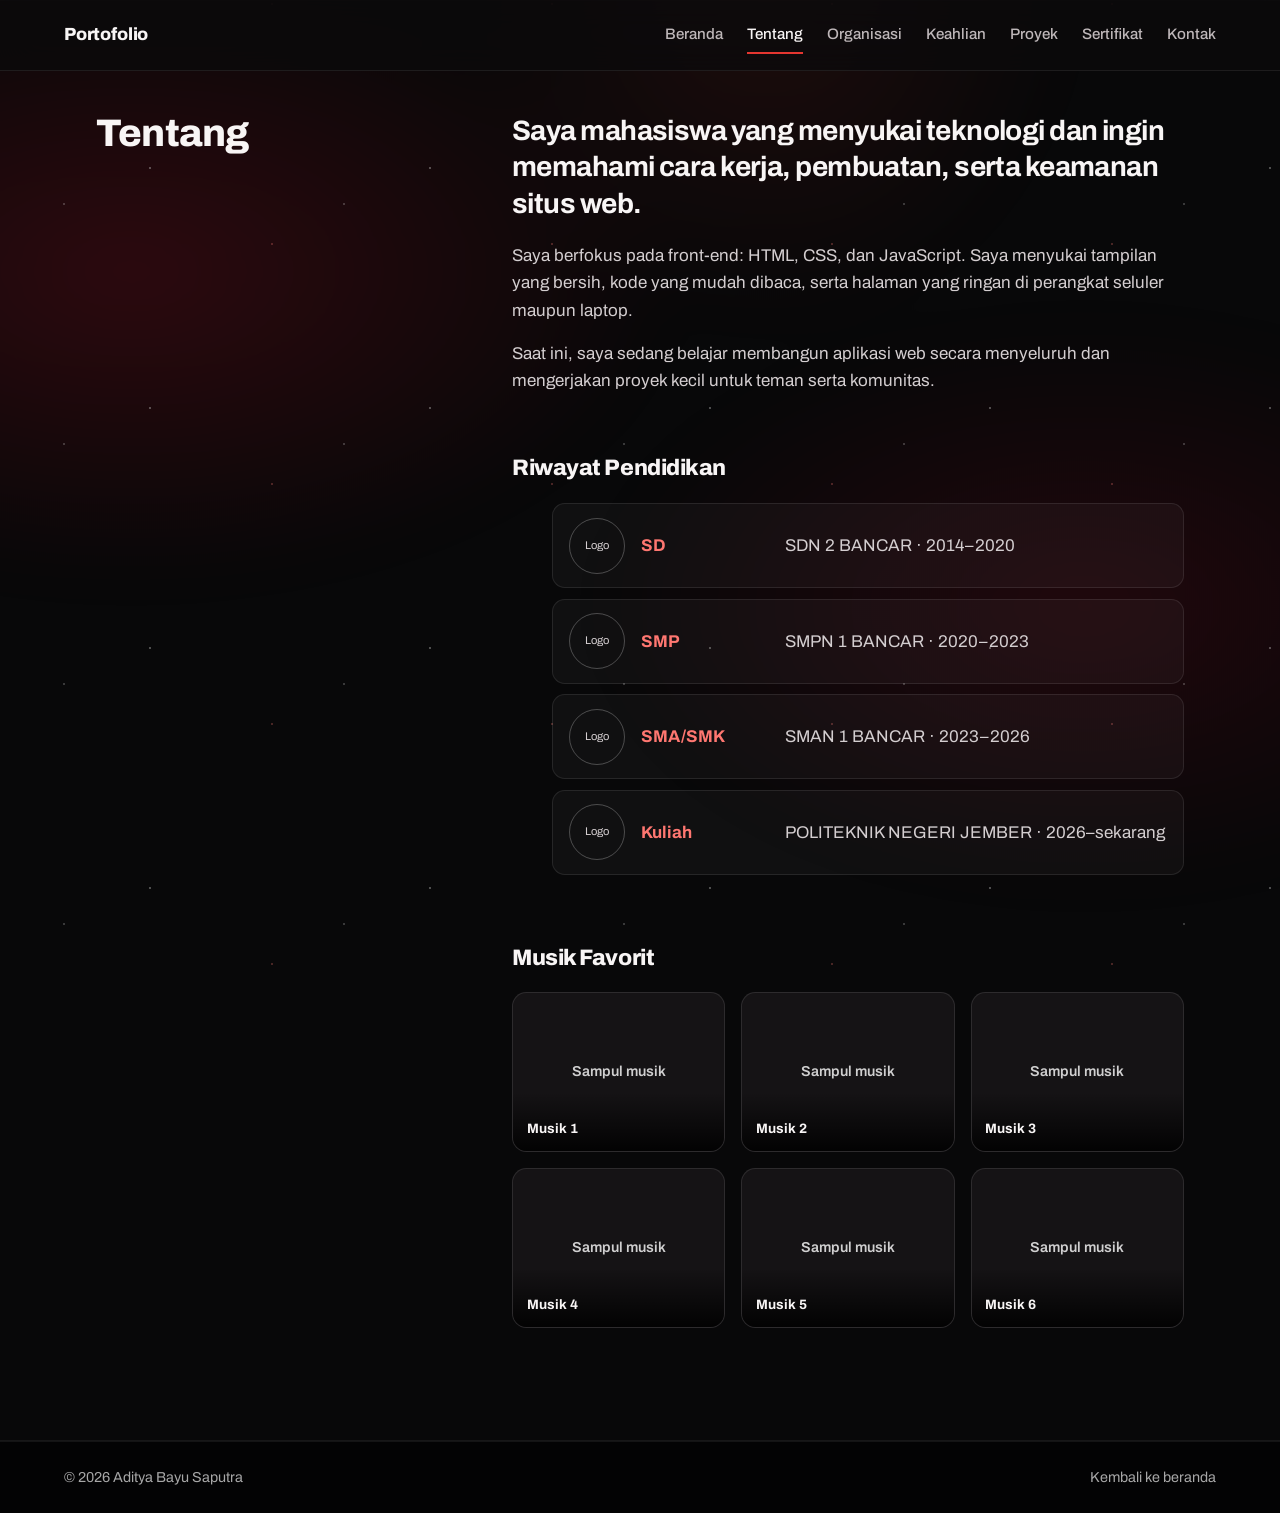
==== tentang.html @ f9fc022b "Add portfolio website Co-authored-by: Copilot <223556219+Copilot@users.noreply.github.com>" ====
<!DOCTYPE html>
<html lang="id">
<head>
  <meta charset="UTF-8">
  <meta name="viewport" content="width=device-width, initial-scale=1">
  <title>Tentang – Aditya Bayu Saputra</title>
  <meta name="description" content="Tentang, pendidikan, dan musik favorit Aditya Bayu Saputra.">
  <link rel="preconnect" href="https://fonts.googleapis.com">
  <link rel="preconnect" href="https://fonts.gstatic.com" crossorigin>
  <link href="https://fonts.googleapis.com/css2?family=Archivo:wdth,wght@62..125,400..900&display=swap" rel="stylesheet">
  <link rel="stylesheet" href="style.css">
</head>
<body>
  <header class="topbar">
    <a class="brand" href="index.html#atas">Portofolio</a>
    <nav class="nav" aria-label="Navigasi utama">
      <a href="index.html#atas">Beranda</a>
      <a href="#tentang" class="active" aria-current="page">Tentang</a>
      <a href="organisasi.html#organisasi">Organisasi</a>
      <a href="keahlian.html#keahlian">Keahlian</a>
      <a href="proyek.html#proyek">Proyek</a>
      <a href="sertifikat.html#sertifikat">Sertifikat</a>
      <a href="kontak.html#kontak">Kontak</a>
    </nav>
  </header>

  <main>
    <section class="about" id="tentang">
      <div class="wrap two-col">
        <div class="about-heading"><h2>Tentang</h2></div>
        <div class="about-body">
          <p class="lead">Saya mahasiswa yang menyukai teknologi dan ingin memahami cara kerja, pembuatan, serta keamanan situs web.</p>
          <p>Saya berfokus pada front-end: HTML, CSS, dan JavaScript. Saya menyukai tampilan yang bersih, kode yang mudah dibaca, serta halaman yang ringan di perangkat seluler maupun laptop.</p>
          <p>Saat ini, saya sedang belajar membangun aplikasi web secara menyeluruh dan mengerjakan proyek kecil untuk teman serta komunitas.</p>
          <div class="about-extra">
            <section class="about-section" aria-labelledby="pendidikan-title">
              <h3 id="pendidikan-title">Riwayat Pendidikan</h3>
              <ol class="education-list">
                <li><span class="education-logo"><img src="img/pdd1.png" alt="" onerror="this.remove()"><span>Logo</span></span><strong>SD</strong><span>SDN 2 BANCAR · 2014–2020</span></li>
                <li><span class="education-logo"><img src="img/pdd2.png" alt="" onerror="this.remove()"><span>Logo</span></span><strong>SMP</strong><span>SMPN 1 BANCAR · 2020–2023</span></li>
                <li><span class="education-logo"><img src="img/pdd3.png" alt="" onerror="this.remove()"><span>Logo</span></span><strong>SMA/SMK</strong><span>SMAN 1 BANCAR · 2023–2026</span></li>
                <li><span class="education-logo"><img src="img/pdd4.png" alt="" onerror="this.remove()"><span>Logo</span></span><strong>Kuliah</strong><span>POLITEKNIK NEGERI JEMBER · 2026–sekarang</span></li>
              </ol>
            </section>
            <section class="about-section" aria-labelledby="musik-title">
              <h3 id="musik-title">Musik Favorit</h3>
              <ul class="image-gallery music-gallery">
                <li><figure class="gallery-card"><img src="img/msk1.png" alt="Sampul musik 1" onerror="this.remove()"><figcaption>Musik 1</figcaption><span class="gallery-fallback" aria-hidden="true">Sampul musik</span></figure></li>
                <li><figure class="gallery-card"><img src="img/msk2.png" alt="Sampul musik 2" onerror="this.remove()"><figcaption>Musik 2</figcaption><span class="gallery-fallback" aria-hidden="true">Sampul musik</span></figure></li>
                <li><figure class="gallery-card"><img src="img/msk3.png" alt="Sampul musik 3" onerror="this.remove()"><figcaption>Musik 3</figcaption><span class="gallery-fallback" aria-hidden="true">Sampul musik</span></figure></li>
                <li><figure class="gallery-card"><img src="img/msk4.png" alt="Sampul musik 4" onerror="this.remove()"><figcaption>Musik 4</figcaption><span class="gallery-fallback" aria-hidden="true">Sampul musik</span></figure></li>
                <li><figure class="gallery-card"><img src="img/msk5.png" alt="Sampul musik 5" onerror="this.remove()"><figcaption>Musik 5</figcaption><span class="gallery-fallback" aria-hidden="true">Sampul musik</span></figure></li>
                <li><figure class="gallery-card"><img src="img/msk6.png" alt="Sampul musik 6" onerror="this.remove()"><figcaption>Musik 6</figcaption><span class="gallery-fallback" aria-hidden="true">Sampul musik</span></figure></li>
              </ul>
            </section>
          </div>
        </div>
      </div>
    </section>
  </main>

  <footer class="footer"><p>&copy; <span id="tahun">2026</span> Aditya Bayu Saputra</p><a href="index.html#atas">Kembali ke beranda</a></footer>
  <script src="script.js"></script>
</body>
</html>
---- style.css ----
/* ===== Warna: hitam, merah, putih ===== */
:root {
  --black: #0b0a0c;
  --white: #f8f5f5;
  --red: #e43630;
  --red-dark: #bd2924;
  --red-light: #ff7771;
  --grey: #beb7b9;
  --surface: #151315;
  --surface-raised: #1d191b;
  --font: "Archivo", "Helvetica Neue", Arial, sans-serif;
  --pad: clamp(1.25rem, 5vw, 4rem);
}

*, *::before, *::after { box-sizing: border-box; }

html { scroll-behavior: smooth; scroll-padding-top: 4.5rem; }

body {
  isolation: isolate;
  margin: 0;
  font-family: var(--font);
  font-size: 1.0625rem;
  line-height: 1.6;
  color: var(--white);
  background: #030304;
  -webkit-font-smoothing: antialiased;
}

body::before, body::after {
  content: "";
  position: fixed;
  inset: -12%;
  z-index: -1;
  pointer-events: none;
}
body::before {
  background:
    radial-gradient(ellipse at 18% 34%, rgba(190, 12, 32, 0.2), transparent 30%),
    radial-gradient(ellipse at 78% 64%, rgba(130, 4, 24, 0.2), transparent 28%),
    radial-gradient(ellipse at 58% 8%, rgba(228, 54, 48, 0.1), transparent 24%);
  filter: blur(28px);
  animation: cosmic-nebula 28s ease-in-out infinite alternate;
}
body::after {
  background-image:
    radial-gradient(1px 1px at 24px 36px, rgba(255, 255, 255, 0.7) 98%, transparent),
    radial-gradient(1px 1px at 146px 112px, rgba(255, 119, 113, 0.65) 98%, transparent),
    radial-gradient(1.5px 1.5px at 218px 72px, rgba(255, 255, 255, 0.5) 98%, transparent);
  background-size: 280px 240px;
  opacity: 0.4;
  animation: cosmic-stars 55s linear infinite;
}
@keyframes cosmic-nebula {
  from { transform: translate3d(-1.5%, -1%, 0) scale(1); }
  to { transform: translate3d(1.5%, 1%, 0) scale(1.06); }
}
@keyframes cosmic-stars {
  to { transform: translate3d(-2%, 1.5%, 0); }
}

a { color: inherit; text-decoration: none; }
ul, dl, dd { margin: 0; padding: 0; list-style: none; }

:focus-visible { outline: 3px solid var(--red); outline-offset: 3px; }
a:hover, a:focus-visible, a:active { text-shadow: 0 0 8px rgba(255, 72, 65, 0.8); }

.wrap { max-width: 76rem; margin: 0 auto; padding: 0 var(--pad); }

h2 {
  margin: 0;
  font-size: clamp(1.6rem, 3.6vw, 2.4rem);
  font-weight: 800;
  line-height: 1.05;
  letter-spacing: -0.02em;
}

/* ===== Topbar ===== */
.topbar {
  position: fixed;
  inset: 0 0 auto 0;
  z-index: 10;
  display: flex;
  align-items: center;
  justify-content: space-between;
  gap: 2rem;
  padding: 1rem var(--pad);
  background: rgba(11, 10, 12, 0.82);
  backdrop-filter: blur(16px);
  -webkit-backdrop-filter: blur(16px);
  border-bottom: 1px solid rgba(255, 255, 255, 0.08);
}
.brand { font-weight: 800; font-size: 1.1rem; letter-spacing: -0.01em; }
.nav { display: flex; flex-wrap: wrap; gap: 1.5rem; }
.nav a, .nav-link { color: var(--grey); font-weight: 500; font-size: 0.95rem; padding: 0.35rem 0; border-bottom: 2px solid transparent; transition: color .2s, border-color .2s; }
.nav a:hover, .nav a.active, .nav-link:hover { color: var(--white); border-color: var(--red); }

/* ===== Animasi konten saat terlihat ===== */
.reveal-on-scroll { opacity: 0; transform: translateY(1.25rem); transition: opacity .65s ease, transform .65s cubic-bezier(.2,.8,.2,1); }
.reveal-on-scroll.is-visible { opacity: 1; transform: none; }
.image-gallery > li:nth-child(2).reveal-on-scroll, .project-list > li:nth-child(2).reveal-on-scroll { transition-delay: .08s; }
.image-gallery > li:nth-child(3).reveal-on-scroll, .project-list > li:nth-child(3).reveal-on-scroll { transition-delay: .16s; }
.image-gallery > li:nth-child(4).reveal-on-scroll, .project-list > li:nth-child(4).reveal-on-scroll { transition-delay: .24s; }
body { overflow-x: hidden; }
main { animation: page-swipe-in .75s cubic-bezier(.22,.61,.36,1) both; }
@keyframes page-swipe-in {
  from { opacity: .75; transform: translateX(1.5rem); }
  to { opacity: 1; transform: translateX(0); }
}

/* ===== Hero ===== */
.hero {
  position: relative;
  isolation: isolate;
  min-height: 100svh;
  display: grid;
  grid-template-columns: 1.4fr 1fr;
  gap: clamp(1.5rem, 4vw, 4rem);
  align-items: center;
  padding: 8rem var(--pad) 5rem;
  max-width: 84rem;
  margin: 0 auto;
}
.hero::before {
  content: "";
  position: absolute;
  z-index: -1;
  top: 12%;
  right: 3%;
  width: min(42vw, 34rem);
  aspect-ratio: 1;
  border-radius: 50%;
  background: radial-gradient(circle, rgba(228, 54, 48, 0.2), transparent 68%);
  pointer-events: none;
}

.name {
  margin: 0 0 1.5rem;
  font-size: clamp(3rem, 8vw, 7rem);
  font-weight: 900;
  font-stretch: 112%;
  line-height: 0.92;
  letter-spacing: -0.04em;
}
.name .line { display: block; overflow: hidden; padding-bottom: 0.06em; }
.name .line > span { display: block; transform: translateY(105%); }
.loaded .name .line > span { transform: none; transition: transform .9s cubic-bezier(.2,.8,.2,1); }
.loaded .name .line:nth-child(2) > span { transition-delay: .12s; color: var(--red); }

.role { max-width: 30rem; margin: 0 0 2rem; font-size: clamp(1.05rem, 1.8vw, 1.2rem); color: #d9d2d3; }
.typing-caret { display: inline-block; width: 2px; height: 1em; margin-left: 0.15rem; vertical-align: -0.12em; background: var(--red-light); animation: typing-caret-blink .8s steps(2, start) infinite; }
@keyframes typing-caret-blink { to { visibility: hidden; } }

.actions { display: flex; flex-wrap: wrap; gap: 0.75rem; }
.btn {
  display: inline-block;
  padding: 0.85rem 1.6rem;
  font-weight: 700;
  border: 2px solid var(--red);
  border-radius: 0.5rem;
  transition: background .2s, color .2s, border-color .2s, transform .2s, box-shadow .2s;
}
.btn-red { background: var(--red); color: var(--white); }
.btn-red:hover { background: var(--red-dark); border-color: var(--red-dark); box-shadow: 0 8px 24px rgba(228, 54, 48, 0.24); transform: translateY(-2px); }
.btn-line { color: var(--white); border-color: rgba(255, 255, 255, 0.5); }
.btn-line:hover { background: var(--white); border-color: var(--white); color: var(--black); transform: translateY(-2px); }
.btn:active { background: linear-gradient(135deg, var(--red-light), var(--red-dark)); border-color: var(--red-light); color: var(--white); box-shadow: 0 4px 18px rgba(228, 54, 48, 0.4); transform: scale(0.96); }

/* foto */
.photo {
  position: relative;
  margin: 0;
  width: 100%;
  max-width: 25rem;
  justify-self: end;
  aspect-ratio: 1;
  border-radius: 50%;
  background: linear-gradient(145deg, var(--red-light), var(--red-dark));
  box-shadow: 0 0 0 1px rgba(255, 255, 255, 0.14), 0 24px 80px rgba(228, 54, 48, 0.2);
  overflow: hidden;
}
.photo img { position: absolute; inset: 0; width: 100%; height: 100%; object-fit: cover; filter: grayscale(0.35) contrast(1.05); }
.photo-fallback {
  position: absolute; inset: 0;
  display: grid; place-items: center;
  font-size: clamp(3.5rem, 9vw, 6rem);
  font-weight: 900; letter-spacing: -0.06em;
  color: var(--black);
}
.photo img + .photo-fallback { display: none; }

/* ===== Tentang (putih) ===== */
.about { padding: clamp(4rem, 9vw, 7rem) 0; background: rgba(255, 255, 255, 0.025); border-block: 1px solid rgba(255, 255, 255, 0.06); }
.two-col { display: grid; grid-template-columns: 1fr 2fr; gap: 2.5rem 5rem; align-items: start; }
.lead { max-width: 42rem; margin: 0 0 1.25rem; font-size: clamp(1.25rem, 2.5vw, 1.75rem); font-weight: 700; line-height: 1.3; letter-spacing: -0.02em; }
.about-body p:not(.lead) { margin: 0 0 1rem; max-width: 42rem; color: #d4ced0; }
.about-heading { display: flex; flex-direction: column; align-items: flex-start; gap: 1rem; }
.about-extra { display: grid; gap: 3rem; margin-top: 3.5rem; }
.about-section h3 { margin: 0 0 1rem; font-size: 1.4rem; font-weight: 800; letter-spacing: -0.02em; }
.education-list { display: grid; gap: 0.65rem; }
.education-list li { display: grid; grid-template-columns: 3.5rem 8rem 1fr; gap: 1rem; align-items: center; padding: 0.85rem 1rem; border: 1px solid rgba(255, 255, 255, 0.09); border-radius: 0.8rem; background: rgba(255, 255, 255, 0.035); transition: border-color .2s, background .2s; }
.education-list li:hover { border-color: rgba(255, 119, 113, 0.45); background: rgba(255, 255, 255, 0.06); }
.education-list strong { color: var(--red-light); }
.education-list span { color: #d4ced0; }
.education-logo { position: relative; display: grid; place-items: center; width: 3.5rem; height: 3.5rem; border: 1px solid rgba(255, 255, 255, 0.25); border-radius: 50%; color: #cfcfcf; font-size: 0.7rem; overflow: hidden; }
.education-logo img { position: absolute; inset: 0; width: 100%; height: 100%; object-fit: contain; background: #fff; }
.education-logo img + span { display: none; }
.image-gallery { display: grid; grid-template-columns: repeat(3, minmax(0, 1fr)); gap: 1rem; }
.gallery-card { position: relative; margin: 0; aspect-ratio: 4 / 3; overflow: hidden; border: 1px solid rgba(255, 255, 255, 0.1); border-radius: 0.9rem; background: linear-gradient(135deg, #260400, #8a0400); transition: transform .25s, box-shadow .25s; }
.gallery-card:hover { transform: translateY(-4px); box-shadow: 0 14px 30px rgba(0, 0, 0, 0.28), 0 0 20px rgba(228, 54, 48, 0.45); }
.gallery-card img { position: absolute; inset: 0; width: 100%; height: 100%; object-fit: cover; }
.music-gallery .gallery-card { aspect-ratio: 4 / 3; background: var(--surface); }
.music-gallery .gallery-card img { object-fit: contain; }
.gallery-card figcaption { position: absolute; inset: auto 0 0; z-index: 1; padding: 1.75rem 0.85rem 0.75rem; background: linear-gradient(transparent, rgba(0, 0, 0, 0.88)); font-size: 0.85rem; font-weight: 700; line-height: 1.35; }
.organization-gallery .gallery-card { display: flex; flex-direction: column; aspect-ratio: auto; }
.organization-gallery .gallery-card img { position: relative; inset: auto; flex: none; width: 100%; height: auto; aspect-ratio: 4 / 3; }
.organization-gallery .gallery-card figcaption { position: static; padding: 0.85rem; background: var(--surface-raised); }
.gallery-fallback { position: absolute; inset: 0; display: grid; place-items: center; padding: 1rem; color: rgba(255, 255, 255, 0.8); font-size: 0.9rem; font-weight: 600; }
.gallery-card img ~ .gallery-fallback { display: none; }
/* ===== Sertifikat ===== */
.certificates { padding: clamp(4rem, 9vw, 7rem) 0; }
.certificate-title { margin-bottom: 0.75rem; }
.certificate-intro { margin: 0 0 2rem; color: #e6e6e6; }
.certificate-list { display: grid; grid-template-columns: minmax(0, 1fr); gap: 1.25rem; max-width: 48rem; }
.certificate-card { position: relative; min-height: 18rem; margin: 0; overflow: hidden; border: 1px solid rgba(255, 255, 255, 0.12); border-radius: 1rem; background: var(--surface); box-shadow: 0 16px 40px rgba(0, 0, 0, 0.18); transition: border-color .25s, box-shadow .25s; }
.certificate-card:hover { border-color: var(--red-light); box-shadow: 0 16px 40px rgba(0, 0, 0, 0.18), 0 0 22px rgba(228, 54, 48, 0.4); }
.certificate-card img { display: block; width: min(100%, 22rem); height: auto; margin: 0 auto; }
.certificate-fallback { position: absolute; inset: 0; display: grid; place-items: center; padding: 1.5rem; color: #cfcfcf; text-align: center; }
.certificate-card img + .certificate-fallback { display: none; }

/* ===== Keahlian ===== */
.skills { padding: clamp(4rem, 9vw, 7rem) 0; }
.skill-list { border-top: 1px solid rgba(255, 255, 255, 0.1); }
.skill-list > div { display: grid; grid-template-columns: 12rem 1fr; gap: 1rem; padding: 1.4rem 1rem; border-bottom: 1px solid rgba(255, 255, 255, 0.1); transition: background .2s; }
.skill-list > div:hover { background: rgba(255, 255, 255, 0.035); }
.skill-list dt { font-weight: 700; color: var(--red-light); }
.skill-list dd { font-size: clamp(1.2rem, 2.4vw, 1.6rem); font-weight: 600; line-height: 1.3; }

/* ===== Proyek (kartu berjajar menyamping) ===== */
.projects { padding: 0 0 clamp(4rem, 9vw, 7rem); }
.projects h2 { margin-bottom: 2.5rem; }
.project-list {
  display: grid;
  grid-auto-flow: column;
  grid-auto-columns: minmax(16rem, 1fr);
  gap: 1.25rem;
  overflow-x: auto;
  scroll-snap-type: x mandatory;
  padding-bottom: 1rem;
}
.project-list li { scroll-snap-align: start; }
.project {
  display: flex;
  flex-direction: column;
  height: 100%;
  overflow: hidden;
  border: 1px solid rgba(255, 255, 255, 0.1);
  border-radius: 1rem;
  background: var(--surface);
  transition: border-color .25s, background .25s, transform .25s, box-shadow .25s;
}
.p-img { position: relative; display: block; aspect-ratio: 4 / 3; background: rgba(0, 0, 0, 0.5); overflow: hidden; }
.p-img-coming-soon { display: grid; place-items: center; background: #101011; }
.p-img-coming-soon > span { color: var(--red-light); font-size: clamp(1.1rem, 2.4vw, 1.5rem); font-weight: 800; letter-spacing: 0.08em; }
.p-img img { position: absolute; inset: 0; width: 100%; height: 100%; object-fit: cover; }
.photo img, .education-logo img, .gallery-card img, .p-img img, .certificate-card img { transition: filter .25s ease; }
.photo:hover img, .photo img:hover { filter: grayscale(0.35) contrast(1.05) brightness(1.25) drop-shadow(0 0 14px rgba(255, 55, 50, 0.8)); }
.education-list li:hover .education-logo img, .education-logo img:hover,
.gallery-card:hover img, .gallery-card img:hover,
.p-img:hover img, .p-img img:hover,
.certificate-card:hover img, .certificate-card img:hover { filter: brightness(1.3) drop-shadow(0 0 14px rgba(255, 55, 50, 0.8)); }
.p-img-fallback { position: absolute; inset: 0; display: grid; place-items: center; color: #cfcfcf; font-weight: 600; font-size: 0.95rem; }
.p-img img + .p-img-fallback { display: none; }
.p-main { display: block; flex: 1; padding: 1.1rem 1.1rem 0.75rem; }
.p-main strong { display: block; font-size: clamp(1.1rem, 1.6vw, 1.3rem); font-weight: 800; line-height: 1.2; letter-spacing: -0.01em; }
.p-main em { display: block; margin-top: 0.4rem; font-style: normal; font-size: 0.95rem; color: #cfcfcf; }
.p-meta { display: flex; justify-content: space-between; gap: 0.5rem; padding: 0 1.1rem 1.1rem; font-size: 0.9rem; color: #cfcfcf; }
.project:hover, .project:focus-visible, .project:active { border-color: rgba(255, 119, 113, 0.85); background: var(--surface-raised); transform: translateY(-4px); box-shadow: 0 16px 32px rgba(0, 0, 0, 0.26), 0 0 22px rgba(228, 54, 48, 0.4); }
.project:hover .p-main strong { color: var(--red-light); }

/* ===== Kontak (merah) ===== */
.contact { color: var(--white); padding: clamp(3rem, 7vw, 5rem) 0 clamp(4.5rem, 10vw, 8rem); }
.contact .wrap { position: relative; isolation: isolate; overflow: hidden; padding: clamp(2rem, 6vw, 4.5rem); border: 1px solid rgba(255, 119, 113, 0.3); border-radius: 1.5rem; background: radial-gradient(ellipse at 86% 45%, rgba(196, 24, 29, 0.5), transparent 34%), linear-gradient(125deg, #050506 8%, #16090b 48%, #741714 100%); box-shadow: 0 24px 70px rgba(0, 0, 0, 0.38), 0 0 34px rgba(190, 12, 32, 0.18); }
.contact .wrap > :not(.contact-decoration) { position: relative; z-index: 1; }
.contact-decoration { position: absolute; z-index: 0; top: 50%; right: clamp(1.5rem, 5vw, 4rem); width: clamp(7rem, 19vw, 12rem); color: rgba(255, 119, 113, 0.78); opacity: 0.38; transform: translateY(-50%); filter: drop-shadow(0 0 18px rgba(255, 45, 50, 0.8)); pointer-events: none; }
.contact-decoration svg { display: block; width: 100%; height: auto; animation: contact-icon-float 6s ease-in-out infinite alternate; }
@keyframes contact-icon-float { to { transform: translateY(-10px) rotate(5deg); } }
.contact-title { font-size: clamp(2rem, 5.5vw, 3.75rem); font-weight: 900; letter-spacing: -0.03em; line-height: 1.02; max-width: 16ch; }
.mail {
  display: inline-flex;
  align-items: center;
  gap: 0.7rem;
  margin: 2rem 0 1.5rem;
  font-size: clamp(1.3rem, 3.5vw, 2rem);
  font-weight: 700;
  border-bottom: 2px solid rgba(255, 255, 255, 0.65);
  transition: color .2s;
}
.mail:hover { color: #ffd1cf; }
.socials { display: flex; flex-wrap: wrap; gap: 0.75rem 2rem; }
.socials a { display: inline-flex; align-items: center; gap: 0.55rem; padding: 0.65rem 0.9rem; border: 1px solid rgba(255, 255, 255, 0.18); border-radius: 999px; background: rgba(0, 0, 0, 0.24); font-weight: 600; color: #f8dedd; transition: color .2s, border-color .2s, background .2s, box-shadow .2s; }
.socials a:hover { color: var(--white); border-color: var(--red-light); background: rgba(228, 54, 48, 0.16); box-shadow: 0 0 18px rgba(228, 54, 48, 0.28); }
.contact-link-icon { flex: none; width: 1.2rem; height: 1.2rem; fill: none; stroke: currentColor; stroke-width: 1.7; stroke-linecap: round; stroke-linejoin: round; transition: transform .2s, filter .2s; }
.mail:hover .contact-link-icon, .socials a:hover .contact-link-icon { transform: scale(1.12); filter: drop-shadow(0 0 6px rgba(255, 70, 65, 0.95)); }

/* ===== Footer ===== */
.footer { display: flex; justify-content: space-between; gap: 1rem; padding: 1.5rem var(--pad); color: rgba(255, 255, 255, 0.65); font-size: 0.9rem; border-top: 1px solid rgba(255, 255, 255, 0.07); }
.footer p { margin: 0; }
.footer a:hover { color: var(--white); }

/* ===== HP / layar kecil ===== */
@media (max-width: 820px) {
  .hero { grid-template-columns: 1fr; align-items: start; padding-top: 7rem; min-height: auto; }
  .hero::before { top: 30%; right: 0; width: min(75vw, 30rem); }
  .photo { max-width: 16rem; justify-self: start; margin-left: 9px; }
  .two-col { grid-template-columns: 1fr; }
  .education-list li { grid-template-columns: 3.5rem 1fr; gap: 0.25rem 1rem; }
  .education-logo { grid-row: span 2; }
  .image-gallery { grid-template-columns: repeat(2, minmax(0, 1fr)); }
  .skill-list > div { grid-template-columns: 1fr; gap: 0.25rem; }
  .project-list { grid-auto-columns: 80%; }
  .nav { gap: 1rem; }
  .nav a { font-size: 0.85rem; }
  .brand { display: none; }
  .topbar { justify-content: center; }
}

@media (max-width: 480px) {
  .topbar { padding: 0.65rem 0.8rem; }
  .nav { width: 100%; justify-content: center; gap: 0.3rem 0.8rem; }
  .nav a { font-size: 0.76rem; }
  .hero { padding-bottom: 3.5rem; }
  .name { font-size: clamp(2.8rem, 14vw, 4.25rem); }
  .image-gallery { grid-template-columns: 1fr; }
  .certificate-list { grid-template-columns: 1fr; }
  .education-list li { padding: 0.8rem; }
  .contact .wrap { border-radius: 1rem; }
  .contact-decoration { top: 2rem; right: 1rem; width: 5.5rem; opacity: 0.22; transform: none; }
  .footer { flex-direction: column; }
}

@media (prefers-reduced-motion: reduce) {
  html { scroll-behavior: auto; }
  .name .line > span { transform: none; }
  .reveal-on-scroll { opacity: 1; transform: none; }
  main { animation: none; }
  body::before, body::after { animation: none; }
  .contact-decoration svg { animation: none; }
  .typing-caret { display: none; }
  * { transition: none !important; }
}
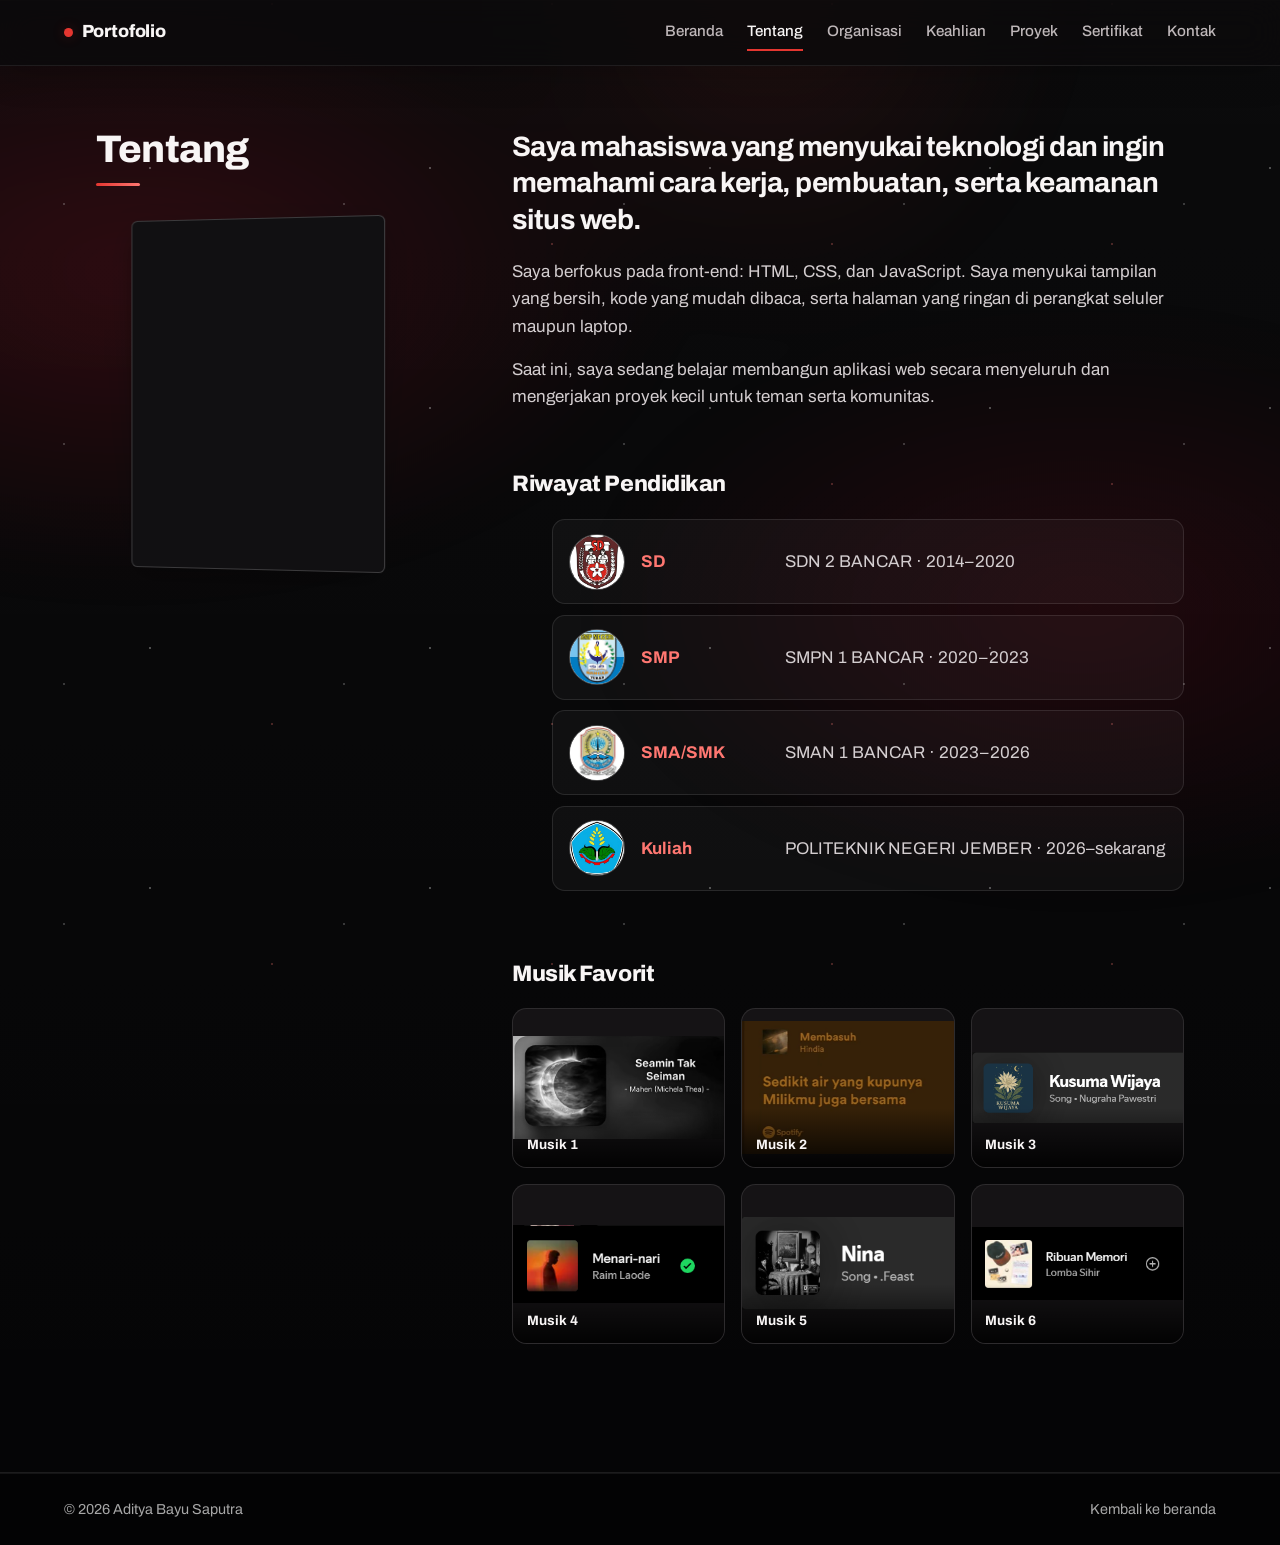
==== commit 97a9947d: "Deploy updated portfolio and CV" ====
--- a/tentang.html
+++ b/tentang.html
@@ -27,7 +27,21 @@
   <main>
     <section class="about" id="tentang">
       <div class="wrap two-col">
-        <div class="about-heading"><h2>Tentang</h2></div>
+        <div class="about-heading">
+          <h2>Tentang</h2>
+          <div class="about-hanger">
+            <div class="about-flip-card" data-tilt-card tabindex="0" role="button" aria-pressed="false" aria-label="Kartu foto 3D Aditya Bayu Saputra. Arahkan kursor atau sentuh untuk melihat foto lainnya. Tekan Enter atau Spasi untuk mengganti foto.">
+              <div class="about-card-face about-card-front">
+                <img class="about-card-photo-dark" src="img/acc2.jpeg" alt="Foto bermain gitar di tepi pantai" onerror="this.remove()">
+                <img class="about-card-photo-light" src="img/acc2.jpeg" alt="" aria-hidden="true" onerror="this.remove()">
+              </div>
+              <figure class="about-card-face about-card-back">
+                <img class="about-card-photo-dark" src="img/acc4.jpeg" alt="Foto seseorang di puncak gunung" onerror="this.remove()">
+                <img class="about-card-photo-light" src="img/acc4.jpeg" alt="" aria-hidden="true" onerror="this.remove()">
+              </figure>
+            </div>
+          </div>
+        </div>
         <div class="about-body">
           <p class="lead">Saya mahasiswa yang menyukai teknologi dan ingin memahami cara kerja, pembuatan, serta keamanan situs web.</p>
           <p>Saya berfokus pada front-end: HTML, CSS, dan JavaScript. Saya menyukai tampilan yang bersih, kode yang mudah dibaca, serta halaman yang ringan di perangkat seluler maupun laptop.</p>
--- a/style.css
+++ b/style.css
@@ -8,6 +8,8 @@
   --grey: #beb7b9;
   --surface: #151315;
   --surface-raised: #1d191b;
+  --line: rgba(255, 255, 255, 0.1);
+  --red-glow: rgba(228, 54, 48, 0.24);
   --font: "Archivo", "Helvetica Neue", Arial, sans-serif;
   --pad: clamp(1.25rem, 5vw, 4rem);
 }
@@ -27,6 +29,8 @@
   -webkit-font-smoothing: antialiased;
 }
 
+::selection { color: var(--white); background: var(--red-dark); }
+
 body::before, body::after {
   content: "";
   position: fixed;
@@ -62,6 +66,25 @@
 a { color: inherit; text-decoration: none; }
 ul, dl, dd { margin: 0; padding: 0; list-style: none; }
 
+.cosmic-cursor-dot { position: fixed; top: 0; left: 0; z-index: 20; width: var(--trail-size); aspect-ratio: 1; border-radius: 50%; opacity: 0; background: radial-gradient(circle, #fff 0%, #ff7771 24%, rgba(228, 54, 48, .7) 52%, transparent 76%); filter: drop-shadow(0 0 7px rgba(255, 54, 48, .85)); pointer-events: none; will-change: transform; transition: opacity .2s ease; }
+.cosmic-cursor-dot.is-visible { opacity: var(--trail-opacity); }
+.firework-rocket, .firework-spark, .firework-flash { position: fixed; z-index: 19; pointer-events: none; }
+.firework-rocket { top: calc(100vh - 9px); left: calc(var(--firework-x) - 2px); width: 4px; height: 18px; border-radius: 50%; background: linear-gradient(to top, transparent, #fff, var(--red-light)); filter: drop-shadow(0 0 8px var(--red-light)); animation: firework-rocket-rise .56s cubic-bezier(.2,.7,.3,1) forwards; }
+.firework-flash { top: calc(var(--firework-y) - 40px); left: calc(var(--firework-x) - 40px); width: 80px; height: 80px; border-radius: 50%; background: radial-gradient(circle, #fff 0%, rgba(255, 209, 102, 0.9) 12%, rgba(255, 119, 113, 0.5) 38%, transparent 72%); opacity: 0; animation: firework-flash .5s ease-out .52s forwards; }
+.firework-spark { top: calc(var(--firework-y) - 3px); left: calc(var(--firework-x) - 3px); width: 6px; height: 6px; border-radius: 50%; background: var(--firework-color); box-shadow: 0 0 12px var(--firework-color), 0 0 22px var(--firework-color); opacity: 0; animation: firework-burst .9s ease-out .52s forwards; }
+@keyframes firework-rocket-rise {
+  to { transform: translateY(var(--firework-rise)); opacity: 0; }
+}
+@keyframes firework-flash {
+  0% { opacity: 0; transform: scale(.15); }
+  20% { opacity: 1; transform: scale(1); }
+  100% { opacity: 0; transform: scale(1.6); }
+}
+@keyframes firework-burst {
+  0% { opacity: 1; transform: translate(0, 0) scale(.8); }
+  100% { opacity: 0; transform: translate(var(--burst-x), var(--burst-y)) scale(.1); }
+}
+
 :focus-visible { outline: 3px solid var(--red); outline-offset: 3px; }
 a:hover, a:focus-visible, a:active { text-shadow: 0 0 8px rgba(255, 72, 65, 0.8); }
 
@@ -73,6 +96,15 @@
   font-weight: 800;
   line-height: 1.05;
   letter-spacing: -0.02em;
+}
+h2::after {
+  display: block;
+  width: 2.75rem;
+  height: 3px;
+  margin-top: 0.85rem;
+  border-radius: 999px;
+  background: linear-gradient(90deg, var(--red), var(--red-light));
+  content: "";
 }
 
 /* ===== Topbar ===== */
@@ -84,28 +116,32 @@
   align-items: center;
   justify-content: space-between;
   gap: 2rem;
-  padding: 1rem var(--pad);
+  padding: 0.85rem var(--pad);
   background: rgba(11, 10, 12, 0.82);
   backdrop-filter: blur(16px);
   -webkit-backdrop-filter: blur(16px);
   border-bottom: 1px solid rgba(255, 255, 255, 0.08);
-}
-.brand { font-weight: 800; font-size: 1.1rem; letter-spacing: -0.01em; }
-.nav { display: flex; flex-wrap: wrap; gap: 1.5rem; }
-.nav a, .nav-link { color: var(--grey); font-weight: 500; font-size: 0.95rem; padding: 0.35rem 0; border-bottom: 2px solid transparent; transition: color .2s, border-color .2s; }
+  box-shadow: 0 0.75rem 2rem rgba(0, 0, 0, 0.16);
+}
+.brand { font-weight: 800; font-size: 1.1rem; letter-spacing: -0.01em; white-space: nowrap; }
+.brand::before { display: inline-block; width: 0.55rem; height: 0.55rem; margin-right: 0.55rem; border-radius: 50%; background: var(--red); box-shadow: 0 0 0.8rem var(--red-glow); content: ""; }
+.nav { display: flex; flex-wrap: wrap; gap: 1.5rem; scrollbar-width: thin; scrollbar-color: rgba(255, 255, 255, 0.28) transparent; }
+.nav::-webkit-scrollbar { height: 4px; }
+.nav::-webkit-scrollbar-track { background: transparent; }
+.nav::-webkit-scrollbar-thumb { border-radius: 999px; background: rgba(255, 255, 255, 0.28); }
+.nav a, .nav-link { color: var(--grey); font-weight: 500; font-size: 0.95rem; padding: 0.35rem 0; border-bottom: 2px solid transparent; transition: color .2s, border-color .2s, text-shadow .2s; }
 .nav a:hover, .nav a.active, .nav-link:hover { color: var(--white); border-color: var(--red); }
 
 /* ===== Animasi konten saat terlihat ===== */
-.reveal-on-scroll { opacity: 0; transform: translateY(1.25rem); transition: opacity .65s ease, transform .65s cubic-bezier(.2,.8,.2,1); }
+.reveal-on-scroll { opacity: 0; transform: translate3d(0, .75rem, 0); transition: opacity 1.1s cubic-bezier(.22,1,.36,1), transform 1.1s cubic-bezier(.22,1,.36,1); }
 .reveal-on-scroll.is-visible { opacity: 1; transform: none; }
-.image-gallery > li:nth-child(2).reveal-on-scroll, .project-list > li:nth-child(2).reveal-on-scroll { transition-delay: .08s; }
-.image-gallery > li:nth-child(3).reveal-on-scroll, .project-list > li:nth-child(3).reveal-on-scroll { transition-delay: .16s; }
-.image-gallery > li:nth-child(4).reveal-on-scroll, .project-list > li:nth-child(4).reveal-on-scroll { transition-delay: .24s; }
+.reveal-on-scroll.reveal-image { transform: translate3d(0, .5rem, 0) scale(.985); }
+.reveal-on-scroll.reveal-image.is-visible { transform: none; }
 body { overflow-x: hidden; }
-main { animation: page-swipe-in .75s cubic-bezier(.22,.61,.36,1) both; }
-@keyframes page-swipe-in {
-  from { opacity: .75; transform: translateX(1.5rem); }
-  to { opacity: 1; transform: translateX(0); }
+main { animation: page-rise-in 1.5s cubic-bezier(.22,1,.36,1) both; }
+@keyframes page-rise-in {
+  from { opacity: .8; transform: translate3d(0, .9rem, 0); }
+  to { opacity: 1; transform: translate3d(0, 0, 0); }
 }
 
 /* ===== Hero ===== */
@@ -121,6 +157,7 @@
   max-width: 84rem;
   margin: 0 auto;
 }
+.hero-text { min-width: 0; }
 .hero::before {
   content: "";
   position: absolute;
@@ -136,7 +173,7 @@
 
 .name {
   margin: 0 0 1.5rem;
-  font-size: clamp(3rem, 8vw, 7rem);
+  font-size: clamp(2.6rem, 5.8vw, 6.5rem);
   font-weight: 900;
   font-stretch: 112%;
   line-height: 0.92;
@@ -147,7 +184,7 @@
 .loaded .name .line > span { transform: none; transition: transform .9s cubic-bezier(.2,.8,.2,1); }
 .loaded .name .line:nth-child(2) > span { transition-delay: .12s; color: var(--red); }
 
-.role { max-width: 30rem; margin: 0 0 2rem; font-size: clamp(1.05rem, 1.8vw, 1.2rem); color: #d9d2d3; }
+.role { max-width: 30rem; margin: 0 0 2rem; font-size: clamp(1.05rem, 1.8vw, 1.2rem); color: #e0dadd; }
 .typing-caret { display: inline-block; width: 2px; height: 1em; margin-left: 0.15rem; vertical-align: -0.12em; background: var(--red-light); animation: typing-caret-blink .8s steps(2, start) infinite; }
 @keyframes typing-caret-blink { to { visibility: hidden; } }
 
@@ -160,6 +197,7 @@
   border-radius: 0.5rem;
   transition: background .2s, color .2s, border-color .2s, transform .2s, box-shadow .2s;
 }
+.btn:focus-visible { outline-color: var(--red-light); outline-offset: 4px; }
 .btn-red { background: var(--red); color: var(--white); }
 .btn-red:hover { background: var(--red-dark); border-color: var(--red-dark); box-shadow: 0 8px 24px rgba(228, 54, 48, 0.24); transform: translateY(-2px); }
 .btn-line { color: var(--white); border-color: rgba(255, 255, 255, 0.5); }
@@ -176,10 +214,11 @@
   aspect-ratio: 1;
   border-radius: 50%;
   background: linear-gradient(145deg, var(--red-light), var(--red-dark));
-  box-shadow: 0 0 0 1px rgba(255, 255, 255, 0.14), 0 24px 80px rgba(228, 54, 48, 0.2);
+  box-shadow: 0 0 0 1px rgba(255, 255, 255, 0.2), 0 24px 80px rgba(228, 54, 48, 0.28);
   overflow: hidden;
 }
-.photo img { position: absolute; inset: 0; width: 100%; height: 100%; object-fit: cover; filter: grayscale(0.35) contrast(1.05); }
+.photo img { position: absolute; inset: 0; width: 100%; height: 100%; object-fit: cover; filter: grayscale(0.12) contrast(1.04); transition: transform .5s ease, filter .5s ease; }
+.photo:hover img { transform: scale(1.04); filter: contrast(1.04) brightness(1.06); }
 .photo-fallback {
   position: absolute; inset: 0;
   display: grid; place-items: center;
@@ -190,24 +229,40 @@
 .photo img + .photo-fallback { display: none; }
 
 /* ===== Tentang (putih) ===== */
-.about { padding: clamp(4rem, 9vw, 7rem) 0; background: rgba(255, 255, 255, 0.025); border-block: 1px solid rgba(255, 255, 255, 0.06); }
+.about { padding: clamp(5rem, 10vw, 8rem) 0; background: linear-gradient(180deg, rgba(255, 255, 255, 0.035), rgba(255, 255, 255, 0.012)); border-block: 1px solid rgba(255, 255, 255, 0.07); }
 .two-col { display: grid; grid-template-columns: 1fr 2fr; gap: 2.5rem 5rem; align-items: start; }
 .lead { max-width: 42rem; margin: 0 0 1.25rem; font-size: clamp(1.25rem, 2.5vw, 1.75rem); font-weight: 700; line-height: 1.3; letter-spacing: -0.02em; }
 .about-body p:not(.lead) { margin: 0 0 1rem; max-width: 42rem; color: #d4ced0; }
+.about-hanger { position: relative; display: grid; place-items: center; width: min(100%, 20rem); height: 24rem; margin-bottom: 1.5rem; perspective: 1000px; }
+.about-flip-card { position: relative; width: min(80%, 16rem); height: 22rem; transform: rotateX(var(--card-tilt-x, 0deg)) rotateY(var(--card-turn, -8deg)); transform-style: preserve-3d; transition: transform .4s cubic-bezier(.2,.75,.25,1); cursor: pointer; touch-action: none; user-select: none; -webkit-user-select: none; }
+.about-flip-card.is-tilting { transition: transform .08s ease-out; }
+.about-flip-card::before { position: absolute; inset: 0; z-index: -1; border: 1px solid rgba(255, 255, 255, 0.18); border-radius: 0.4rem; background: #222023; content: ""; transform: translateZ(-5px); }
+.about-flip-card:focus-visible { outline: 2px solid var(--red-light); outline-offset: 6px; }
+.about-card-face { position: absolute; inset: 0; display: flex; flex-direction: column; justify-content: center; margin: 0; padding: clamp(1.25rem, 3vw, 2rem); overflow: hidden; border: 1px solid rgba(255, 255, 255, 0.18); border-radius: 0.4rem; background: #111012; box-shadow: 0 12px 28px rgba(0, 0, 0, 0.32); backface-visibility: hidden; -webkit-backface-visibility: hidden; }
+.about-card-front { z-index: 1; align-items: center; transition: opacity .25s ease; }
+.about-card-face img.about-card-photo-dark, .about-card-face img.about-card-photo-light { position: absolute; inset: 0; width: 100%; height: 100%; object-fit: cover; }
+.about-card-photo-dark { filter: brightness(0.38); }
+.about-card-photo-light { z-index: 1; filter: brightness(1.08); opacity: 0; -webkit-mask-image: radial-gradient(circle 6rem at var(--pointer-x, 50%) var(--pointer-y, 50%), #000 0%, rgba(0, 0, 0, 0.8) 55%, transparent 100%); mask-image: radial-gradient(circle 6rem at var(--pointer-x, 50%) var(--pointer-y, 50%), #000 0%, rgba(0, 0, 0, 0.8) 55%, transparent 100%); transition: opacity .18s ease; }
+.about-flip-card:hover .about-card-photo-light, .about-flip-card.is-pointer-over .about-card-photo-light, .about-flip-card.is-flipped .about-card-photo-light { opacity: 1; }
+.about-card-back, .about-card-back.reveal-on-scroll.is-visible { z-index: 2; align-items: center; gap: 1rem; background: #111012; opacity: 0; text-align: center; transition: opacity .25s ease; -webkit-mask-image: radial-gradient(circle 6rem at var(--pointer-x, 50%) var(--pointer-y, 50%), #000 0%, rgba(0, 0, 0, 0.8) 55%, transparent 100%); mask-image: radial-gradient(circle 6rem at var(--pointer-x, 50%) var(--pointer-y, 50%), #000 0%, rgba(0, 0, 0, 0.8) 55%, transparent 100%); }
+.about-flip-card:hover .about-card-back, .about-flip-card.is-pointer-over .about-card-back, .about-flip-card.is-flipped .about-card-back,
+.about-flip-card:hover .about-card-back.reveal-on-scroll.is-visible,
+.about-flip-card.is-pointer-over .about-card-back.reveal-on-scroll.is-visible,
+.about-flip-card.is-flipped .about-card-back.reveal-on-scroll.is-visible { z-index: 2; opacity: 1; }
 .about-heading { display: flex; flex-direction: column; align-items: flex-start; gap: 1rem; }
 .about-extra { display: grid; gap: 3rem; margin-top: 3.5rem; }
 .about-section h3 { margin: 0 0 1rem; font-size: 1.4rem; font-weight: 800; letter-spacing: -0.02em; }
 .education-list { display: grid; gap: 0.65rem; }
-.education-list li { display: grid; grid-template-columns: 3.5rem 8rem 1fr; gap: 1rem; align-items: center; padding: 0.85rem 1rem; border: 1px solid rgba(255, 255, 255, 0.09); border-radius: 0.8rem; background: rgba(255, 255, 255, 0.035); transition: border-color .2s, background .2s; }
-.education-list li:hover { border-color: rgba(255, 119, 113, 0.45); background: rgba(255, 255, 255, 0.06); }
+.education-list li { display: grid; grid-template-columns: 3.5rem 8rem 1fr; gap: 1rem; align-items: center; padding: 0.85rem 1rem; border: 1px solid var(--line); border-radius: 0.8rem; background: rgba(255, 255, 255, 0.035); transition: border-color .2s, background .2s, transform .2s; }
+.education-list li:hover { border-color: rgba(255, 119, 113, 0.45); background: rgba(255, 255, 255, 0.06); transform: translateX(3px); }
 .education-list strong { color: var(--red-light); }
 .education-list span { color: #d4ced0; }
 .education-logo { position: relative; display: grid; place-items: center; width: 3.5rem; height: 3.5rem; border: 1px solid rgba(255, 255, 255, 0.25); border-radius: 50%; color: #cfcfcf; font-size: 0.7rem; overflow: hidden; }
 .education-logo img { position: absolute; inset: 0; width: 100%; height: 100%; object-fit: contain; background: #fff; }
 .education-logo img + span { display: none; }
 .image-gallery { display: grid; grid-template-columns: repeat(3, minmax(0, 1fr)); gap: 1rem; }
-.gallery-card { position: relative; margin: 0; aspect-ratio: 4 / 3; overflow: hidden; border: 1px solid rgba(255, 255, 255, 0.1); border-radius: 0.9rem; background: linear-gradient(135deg, #260400, #8a0400); transition: transform .25s, box-shadow .25s; }
-.gallery-card:hover { transform: translateY(-4px); box-shadow: 0 14px 30px rgba(0, 0, 0, 0.28), 0 0 20px rgba(228, 54, 48, 0.45); }
+.gallery-card { position: relative; margin: 0; aspect-ratio: 4 / 3; overflow: hidden; border: 1px solid var(--line); border-radius: 0.9rem; background: linear-gradient(135deg, #260400, #8a0400); transition: transform .25s, border-color .25s, box-shadow .25s; }
+.gallery-card:hover { transform: translateY(-4px); border-color: rgba(255, 119, 113, 0.45); box-shadow: 0 14px 30px rgba(0, 0, 0, 0.28), 0 0 20px rgba(228, 54, 48, 0.3); }
 .gallery-card img { position: absolute; inset: 0; width: 100%; height: 100%; object-fit: cover; }
 .music-gallery .gallery-card { aspect-ratio: 4 / 3; background: var(--surface); }
 .music-gallery .gallery-card img { object-fit: contain; }
@@ -218,37 +273,34 @@
 .gallery-fallback { position: absolute; inset: 0; display: grid; place-items: center; padding: 1rem; color: rgba(255, 255, 255, 0.8); font-size: 0.9rem; font-weight: 600; }
 .gallery-card img ~ .gallery-fallback { display: none; }
 /* ===== Sertifikat ===== */
-.certificates { padding: clamp(4rem, 9vw, 7rem) 0; }
+.certificates { padding: clamp(5rem, 10vw, 8rem) 0; }
 .certificate-title { margin-bottom: 0.75rem; }
 .certificate-intro { margin: 0 0 2rem; color: #e6e6e6; }
 .certificate-list { display: grid; grid-template-columns: minmax(0, 1fr); gap: 1.25rem; max-width: 48rem; }
-.certificate-card { position: relative; min-height: 18rem; margin: 0; overflow: hidden; border: 1px solid rgba(255, 255, 255, 0.12); border-radius: 1rem; background: var(--surface); box-shadow: 0 16px 40px rgba(0, 0, 0, 0.18); transition: border-color .25s, box-shadow .25s; }
-.certificate-card:hover { border-color: var(--red-light); box-shadow: 0 16px 40px rgba(0, 0, 0, 0.18), 0 0 22px rgba(228, 54, 48, 0.4); }
+.certificate-card { position: relative; min-height: 18rem; margin: 0; overflow: hidden; border: 1px solid var(--line); border-radius: 1rem; background: var(--surface); box-shadow: 0 16px 40px rgba(0, 0, 0, 0.18); transition: border-color .25s, box-shadow .25s, transform .25s; }
+.certificate-card:hover { border-color: var(--red-light); transform: translateY(-3px); box-shadow: 0 16px 40px rgba(0, 0, 0, 0.18), 0 0 22px rgba(228, 54, 48, 0.28); }
 .certificate-card img { display: block; width: min(100%, 22rem); height: auto; margin: 0 auto; }
 .certificate-fallback { position: absolute; inset: 0; display: grid; place-items: center; padding: 1.5rem; color: #cfcfcf; text-align: center; }
 .certificate-card img + .certificate-fallback { display: none; }
 
 /* ===== Keahlian ===== */
-.skills { padding: clamp(4rem, 9vw, 7rem) 0; }
+.skills { display: grid; min-height: calc(100svh - 4.5rem); align-items: center; padding: clamp(5rem, 10vw, 8rem) 0; }
 .skill-list { border-top: 1px solid rgba(255, 255, 255, 0.1); }
-.skill-list > div { display: grid; grid-template-columns: 12rem 1fr; gap: 1rem; padding: 1.4rem 1rem; border-bottom: 1px solid rgba(255, 255, 255, 0.1); transition: background .2s; }
-.skill-list > div:hover { background: rgba(255, 255, 255, 0.035); }
+.skill-list > div { display: grid; grid-template-columns: 12rem 1fr; gap: 1rem; padding: 1.4rem 1rem; border-bottom: 1px solid rgba(255, 255, 255, 0.1); transition: background .2s, padding .2s; }
+.skill-list > div:hover { padding-left: 1.25rem; background: rgba(255, 255, 255, 0.04); }
 .skill-list dt { font-weight: 700; color: var(--red-light); }
 .skill-list dd { font-size: clamp(1.2rem, 2.4vw, 1.6rem); font-weight: 600; line-height: 1.3; }
 
 /* ===== Proyek (kartu berjajar menyamping) ===== */
-.projects { padding: 0 0 clamp(4rem, 9vw, 7rem); }
+.projects { padding: clamp(5rem, 10vw, 8rem) 0; }
 .projects h2 { margin-bottom: 2.5rem; }
 .project-list {
   display: grid;
-  grid-auto-flow: column;
-  grid-auto-columns: minmax(16rem, 1fr);
+  grid-template-columns: repeat(auto-fit, minmax(min(100%, 16rem), 1fr));
   gap: 1.25rem;
-  overflow-x: auto;
-  scroll-snap-type: x mandatory;
-  padding-bottom: 1rem;
-}
-.project-list li { scroll-snap-align: start; }
+  padding-bottom: 0;
+}
+.project-list li { min-width: 0; }
 .project {
   display: flex;
   flex-direction: column;
@@ -263,8 +315,8 @@
 .p-img-coming-soon { display: grid; place-items: center; background: #101011; }
 .p-img-coming-soon > span { color: var(--red-light); font-size: clamp(1.1rem, 2.4vw, 1.5rem); font-weight: 800; letter-spacing: 0.08em; }
 .p-img img { position: absolute; inset: 0; width: 100%; height: 100%; object-fit: cover; }
-.photo img, .education-logo img, .gallery-card img, .p-img img, .certificate-card img { transition: filter .25s ease; }
-.photo:hover img, .photo img:hover { filter: grayscale(0.35) contrast(1.05) brightness(1.25) drop-shadow(0 0 14px rgba(255, 55, 50, 0.8)); }
+.photo img, .education-logo img, .gallery-card img, .p-img img, .certificate-card img { transition: filter .25s ease, transform .35s ease; }
+.photo:hover img, .photo img:hover { filter: contrast(1.04) brightness(1.06); }
 .education-list li:hover .education-logo img, .education-logo img:hover,
 .gallery-card:hover img, .gallery-card img:hover,
 .p-img:hover img, .p-img img:hover,
@@ -275,8 +327,9 @@
 .p-main strong { display: block; font-size: clamp(1.1rem, 1.6vw, 1.3rem); font-weight: 800; line-height: 1.2; letter-spacing: -0.01em; }
 .p-main em { display: block; margin-top: 0.4rem; font-style: normal; font-size: 0.95rem; color: #cfcfcf; }
 .p-meta { display: flex; justify-content: space-between; gap: 0.5rem; padding: 0 1.1rem 1.1rem; font-size: 0.9rem; color: #cfcfcf; }
-.project:hover, .project:focus-visible, .project:active { border-color: rgba(255, 119, 113, 0.85); background: var(--surface-raised); transform: translateY(-4px); box-shadow: 0 16px 32px rgba(0, 0, 0, 0.26), 0 0 22px rgba(228, 54, 48, 0.4); }
+.project:hover, .project:focus-visible, .project:active { border-color: rgba(255, 119, 113, 0.85); background: var(--surface-raised); transform: translateY(-4px); box-shadow: 0 16px 32px rgba(0, 0, 0, 0.26), 0 0 22px rgba(228, 54, 48, 0.28); }
 .project:hover .p-main strong { color: var(--red-light); }
+.project:hover .p-img img { transform: scale(1.04); }
 
 /* ===== Kontak (merah) ===== */
 .contact { color: var(--white); padding: clamp(3rem, 7vw, 5rem) 0 clamp(4.5rem, 10vw, 8rem); }
@@ -310,16 +363,15 @@
 
 /* ===== HP / layar kecil ===== */
 @media (max-width: 820px) {
-  .hero { grid-template-columns: 1fr; align-items: start; padding-top: 7rem; min-height: auto; }
+  .hero { grid-template-columns: minmax(0, 1.35fr) minmax(0, 1fr); align-items: center; gap: 1rem; padding-top: 7rem; min-height: auto; }
   .hero::before { top: 30%; right: 0; width: min(75vw, 30rem); }
-  .photo { max-width: 16rem; justify-self: start; margin-left: 9px; }
-  .two-col { grid-template-columns: 1fr; }
+  .photo { max-width: 16rem; justify-self: end; }
+  .two-col { grid-template-columns: minmax(0, 1fr) minmax(0, 2fr); gap: 1rem; }
   .education-list li { grid-template-columns: 3.5rem 1fr; gap: 0.25rem 1rem; }
   .education-logo { grid-row: span 2; }
   .image-gallery { grid-template-columns: repeat(2, minmax(0, 1fr)); }
-  .skill-list > div { grid-template-columns: 1fr; gap: 0.25rem; }
-  .project-list { grid-auto-columns: 80%; }
-  .nav { gap: 1rem; }
+  .skill-list > div { grid-template-columns: minmax(0, 7rem) minmax(0, 1fr); gap: 0.5rem; }
+  .nav { flex-wrap: nowrap; gap: 1rem; overflow-x: auto; white-space: nowrap; }
   .nav a { font-size: 0.85rem; }
   .brand { display: none; }
   .topbar { justify-content: center; }
@@ -327,11 +379,21 @@
 
 @media (max-width: 480px) {
   .topbar { padding: 0.65rem 0.8rem; }
-  .nav { width: 100%; justify-content: center; gap: 0.3rem 0.8rem; }
+  .nav { width: 100%; justify-content: flex-start; gap: 0 0.8rem; }
   .nav a { font-size: 0.76rem; }
-  .hero { padding-bottom: 3.5rem; }
-  .name { font-size: clamp(2.8rem, 14vw, 4.25rem); }
-  .image-gallery { grid-template-columns: 1fr; }
+  .hero { grid-template-columns: minmax(0, 1fr); gap: 0.75rem; padding: 6rem var(--pad) 3.5rem; }
+  .hero-text { grid-row: 2; }
+  .photo { grid-row: 1; width: min(58vw, 15rem); justify-self: center; margin-bottom: 1rem; }
+  .name { font-size: clamp(2.4rem, 10vw, 3.6rem); }
+  .role { margin-bottom: 1.5rem; }
+  .actions { gap: 0.6rem; }
+  .btn { padding: 0.75rem 1rem; font-size: 0.92rem; }
+  .two-col { grid-template-columns: minmax(0, 1fr); }
+  .about-hanger { width: min(100%, 20rem); height: auto; margin-bottom: 1.5rem; }
+  .about-flip-card { width: min(80%, 16rem); height: auto; aspect-ratio: 8 / 11; }
+  .about-card-face { padding: 1rem; }
+  .image-gallery { grid-template-columns: repeat(2, minmax(0, 1fr)); gap: 0.65rem; }
+  .skill-list > div { grid-template-columns: minmax(4.5rem, 0.8fr) minmax(0, 1.2fr); gap: 0.5rem; padding: 1rem 0.5rem; }
   .certificate-list { grid-template-columns: 1fr; }
   .education-list li { padding: 0.8rem; }
   .contact .wrap { border-radius: 1rem; }
@@ -339,13 +401,23 @@
   .footer { flex-direction: column; }
 }
 
+@media (max-width: 360px) {
+  .two-col { grid-template-columns: minmax(0, 1fr); }
+}
+
 @media (prefers-reduced-motion: reduce) {
   html { scroll-behavior: auto; }
   .name .line > span { transform: none; }
   .reveal-on-scroll { opacity: 1; transform: none; }
   main { animation: none; }
+  .about-hanger { width: min(100%, 20rem); height: auto; }
+  .about-flip-card { position: relative; width: min(80%, 16rem); height: auto; aspect-ratio: 8 / 11; margin: 0 auto 1rem; transform: none !important; }
+  .about-card-face { position: absolute; inset: 0; min-height: 0; aspect-ratio: 8 / 11; backface-visibility: visible; -webkit-backface-visibility: visible; }
+  .about-card-face.about-card-back { margin-top: 0; transform: none !important; }
   body::before, body::after { animation: none; }
   .contact-decoration svg { animation: none; }
   .typing-caret { display: none; }
+  .cosmic-cursor-dot { display: none; }
   * { transition: none !important; }
+  .photo:hover img, .project:hover .p-img img { transform: none; }
 }
